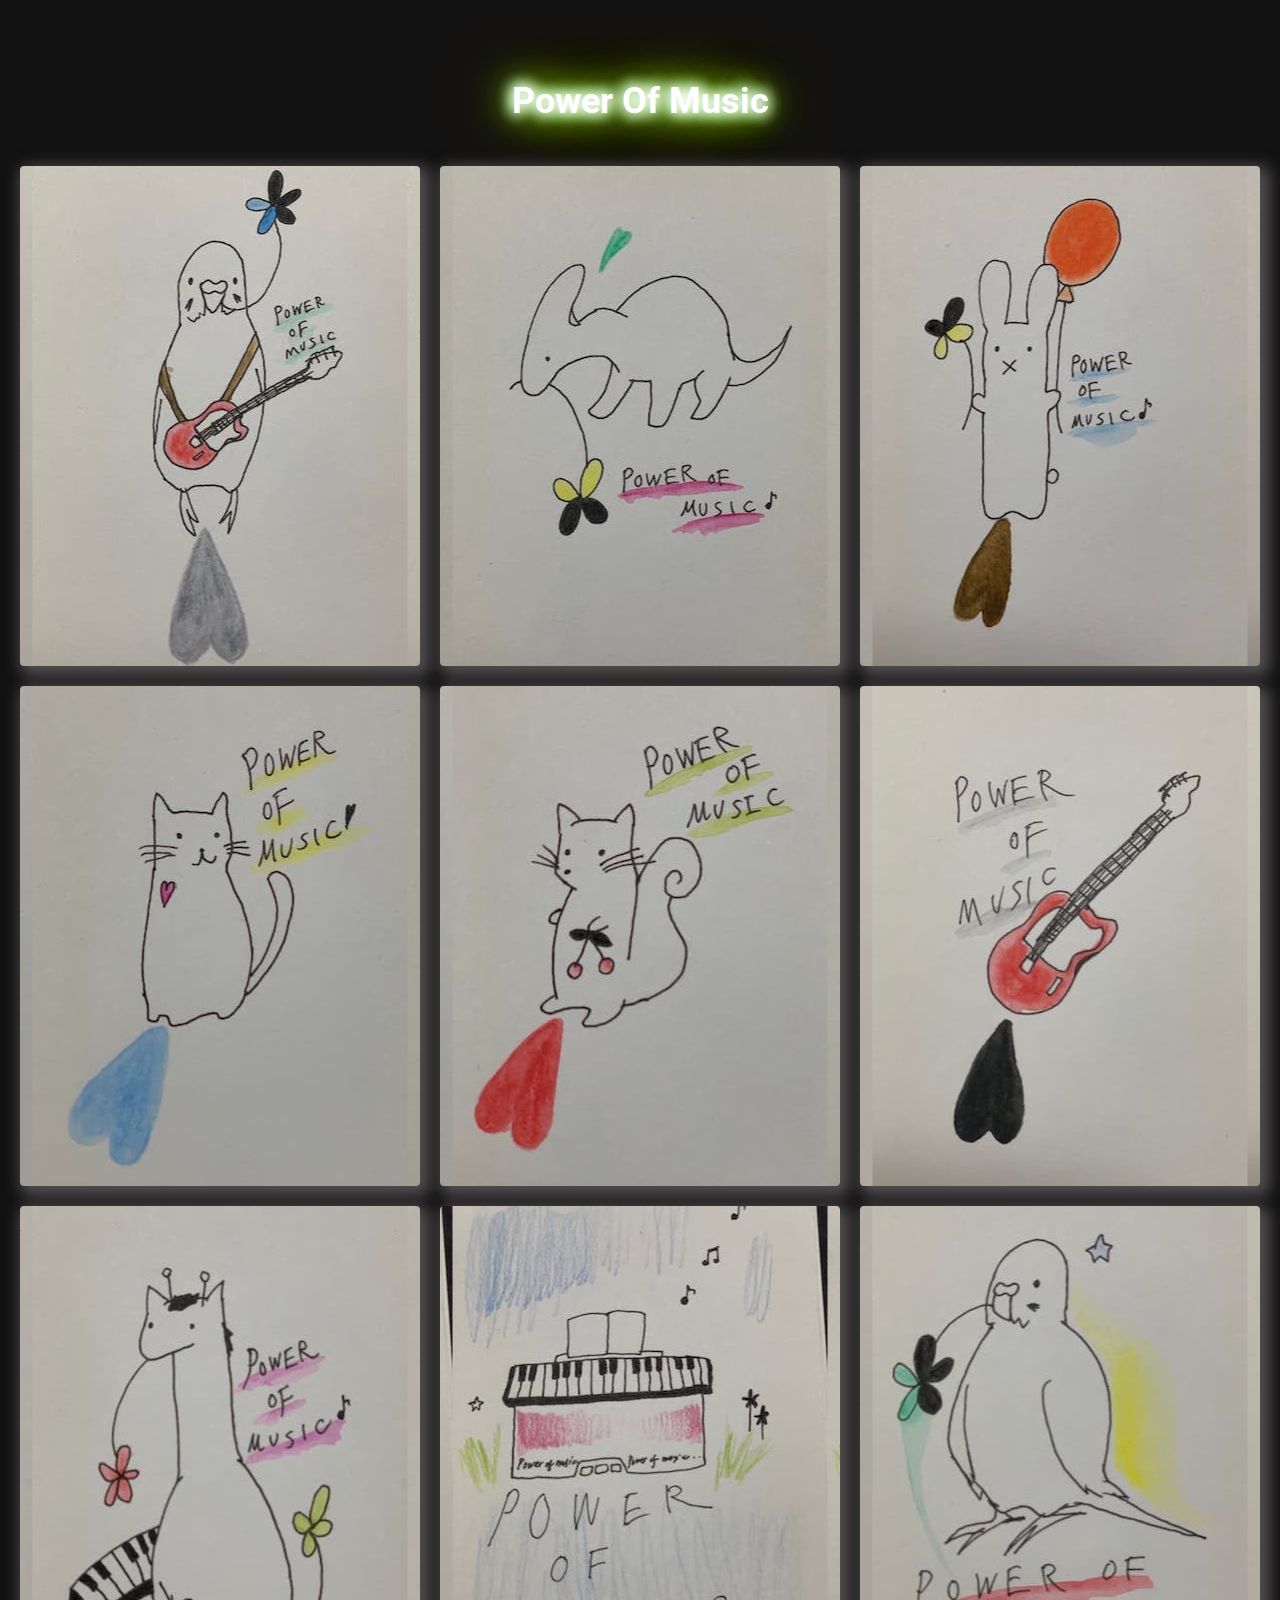
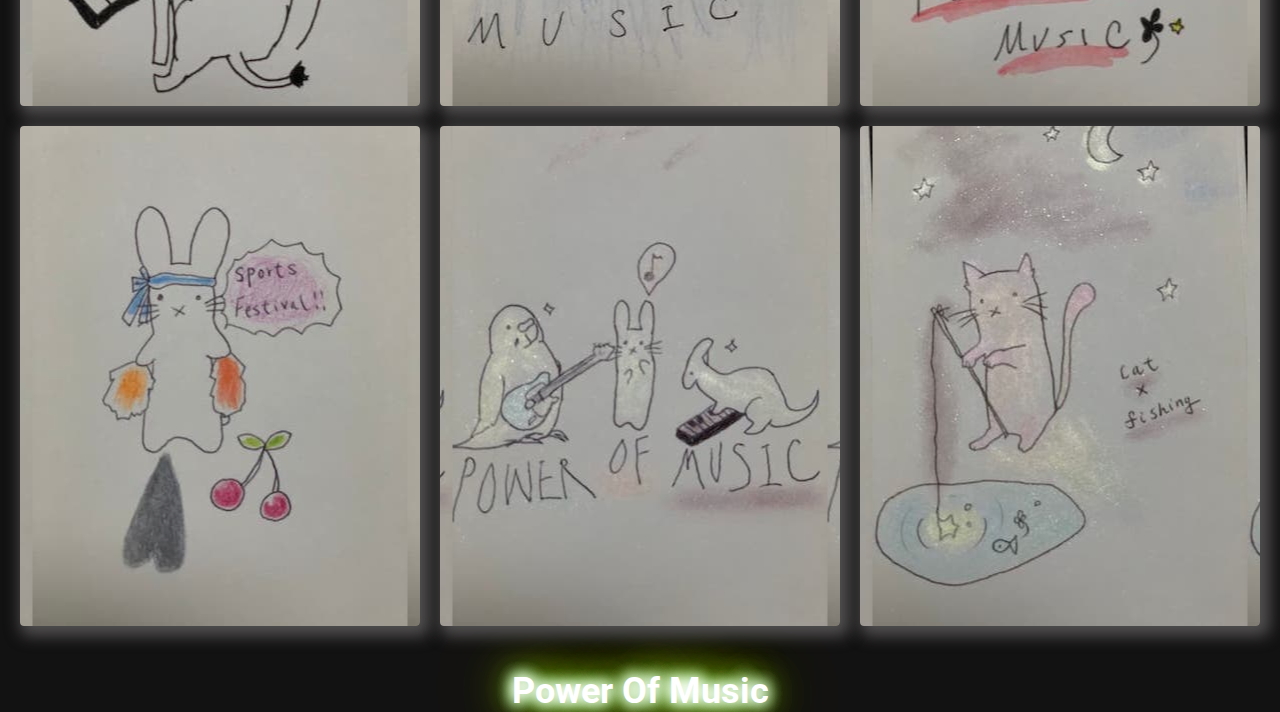
==== grid.html @ a94714e9 "1st version" ====
<!DOCTYPE html>
<html lang="en">
<head>
  <meta charset="UTF-8">
  <meta name="viewport" content="width=device-width, initial-scale=1.0">
  <link rel="stylesheet" href="gridstyles.css">
  <title>Nanami's World</title>
</head>
<body>
<a href="index.html"><h1>Power Of Music</h1></a>
<div class="container">
  <button class="ripple" style = "background: url('img/1.jpg') top center;"></button>
  <button class="ripple" style = "background: url('img/2.jpg') top center;"></button>
  <button class="ripple" style = "background: url('img/3.jpg') top center;"></button>
  <button class="ripple" style = "background: url('img/4.jpg') top center;"></button>
  <button class="ripple" style = "background: url('img/5.jpg') top center;"></button>
  <button class="ripple" style = "background: url('img/6.jpg') top center;"></button>
  <button class="ripple" style = "background: url('img/7.jpg') top center;"></button>
  <button class="ripple" style = "background: url('img/8.jpg') top center;"></button>
  <button class="ripple" style = "background: url('img/9.jpg') top center;"></button>
  <button class="ripple" style = "background: url('img/10.jpg') top center;"></button>
  <button class="ripple" style = "background: url('img/11.jpg') top center;"></button>
  <button class="ripple" style = "background: url('img/12.jpg') top center;"></button>
</div>
<a href="index.html"><h1>Power Of Music</h1></a>

  </div>
<script src="grid.js"></script>
</body>
</html>
---- gridstyles.css ----
@import url('https://fonts.googleapis.com/css2?family=Roboto:wght@400;700&display=swap');

* {
  box-sizing: border-box;
}

a {
  text-decoration: none;
}

body {
  background: #131212;
  font-family: 'Roboto', sans-serif;
  height: 200vh;
  overflow: scroll;
  margin: 5rem auto;
  text-align: center;
  align-items: center;
}
.container {
display: grid;
  grid-template-columns: repeat(auto-fill, minmax(359px, 1fr));
  grid-template-rows: repeat(auto-fill, minmax(500px, 1fr));
  gap: 20px;
  padding: 20px;
}

button {
  border-radius: 4px;
  border: none;
  height: 500px;
  max-width: 400px;
  font-size: 14px;
  text-transform: uppercase;
  letter-spacing: 2px;
  padding:30px 30px;
  overflow: scroll;
  /* margin: 10px 0; */
  position: relative;
  -webkit-box-shadow: 5px 5px 15px 5px #525050;
box-shadow: 5px 5px 15px 5px #525050;
}



button:focus {
  outline: none;
  cursor: pointer;
}

button .circle {
  position: absolute;
  background-color: rgb(244, 144, 5) ;
  width: 100px;
  height: 100px;
  border-radius: 50%;
  transform: translate(-50%, -50%) scale(0);
  animation: scale 0.7s ease-out;
}

h1 {
  color: #fff;
  font-size: 36px;
  text-shadow: 0 0 15px #FFF, 0 0 15px #FFF, 0 0 15px #FFF, 0 0 15px #49ff18, 0 0 30px #49FF18, 0 0 40px orange, 0 0 55px #49FF18, 0 0 75px orange;
}
@keyframes scale {
  to {
    transform: translate3d(100%, 0, 0);
    transform: translate3d(-50%,-50%,0) scale(4);
    opacity:0;
  }

}
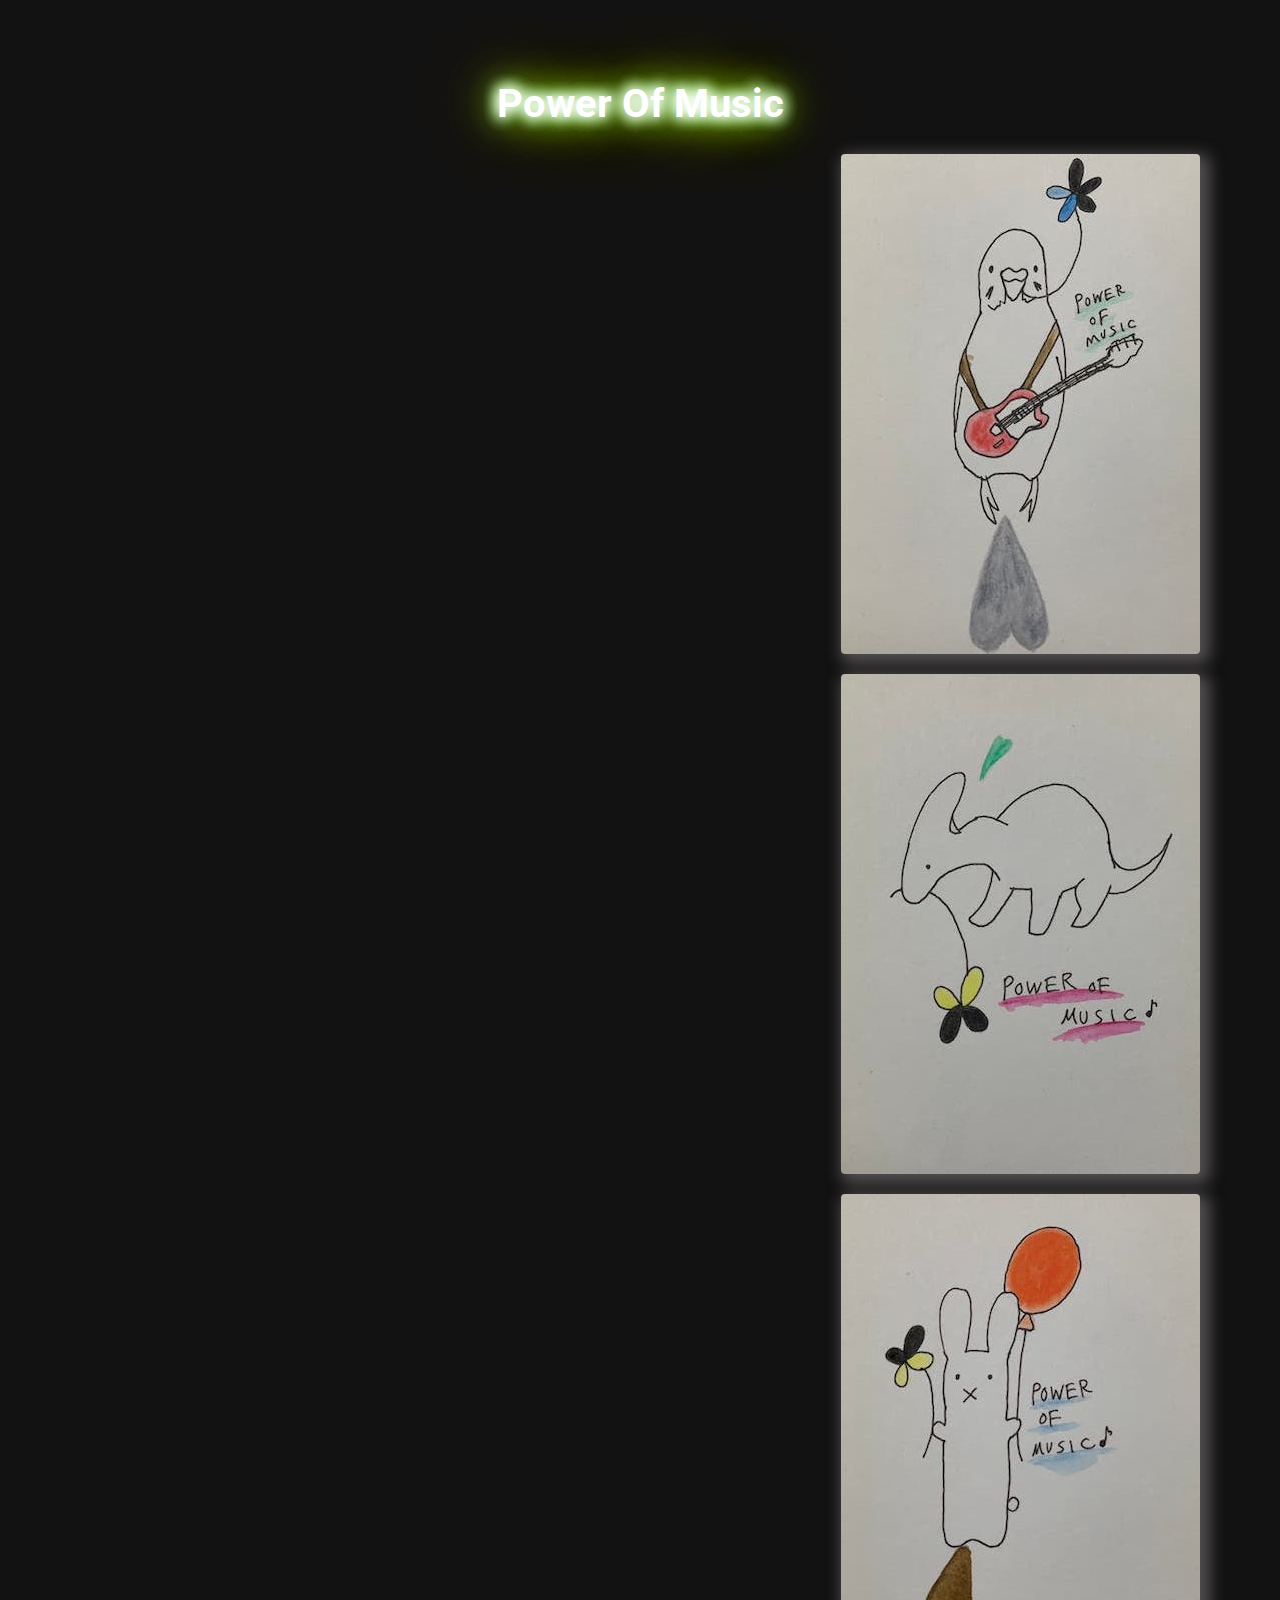
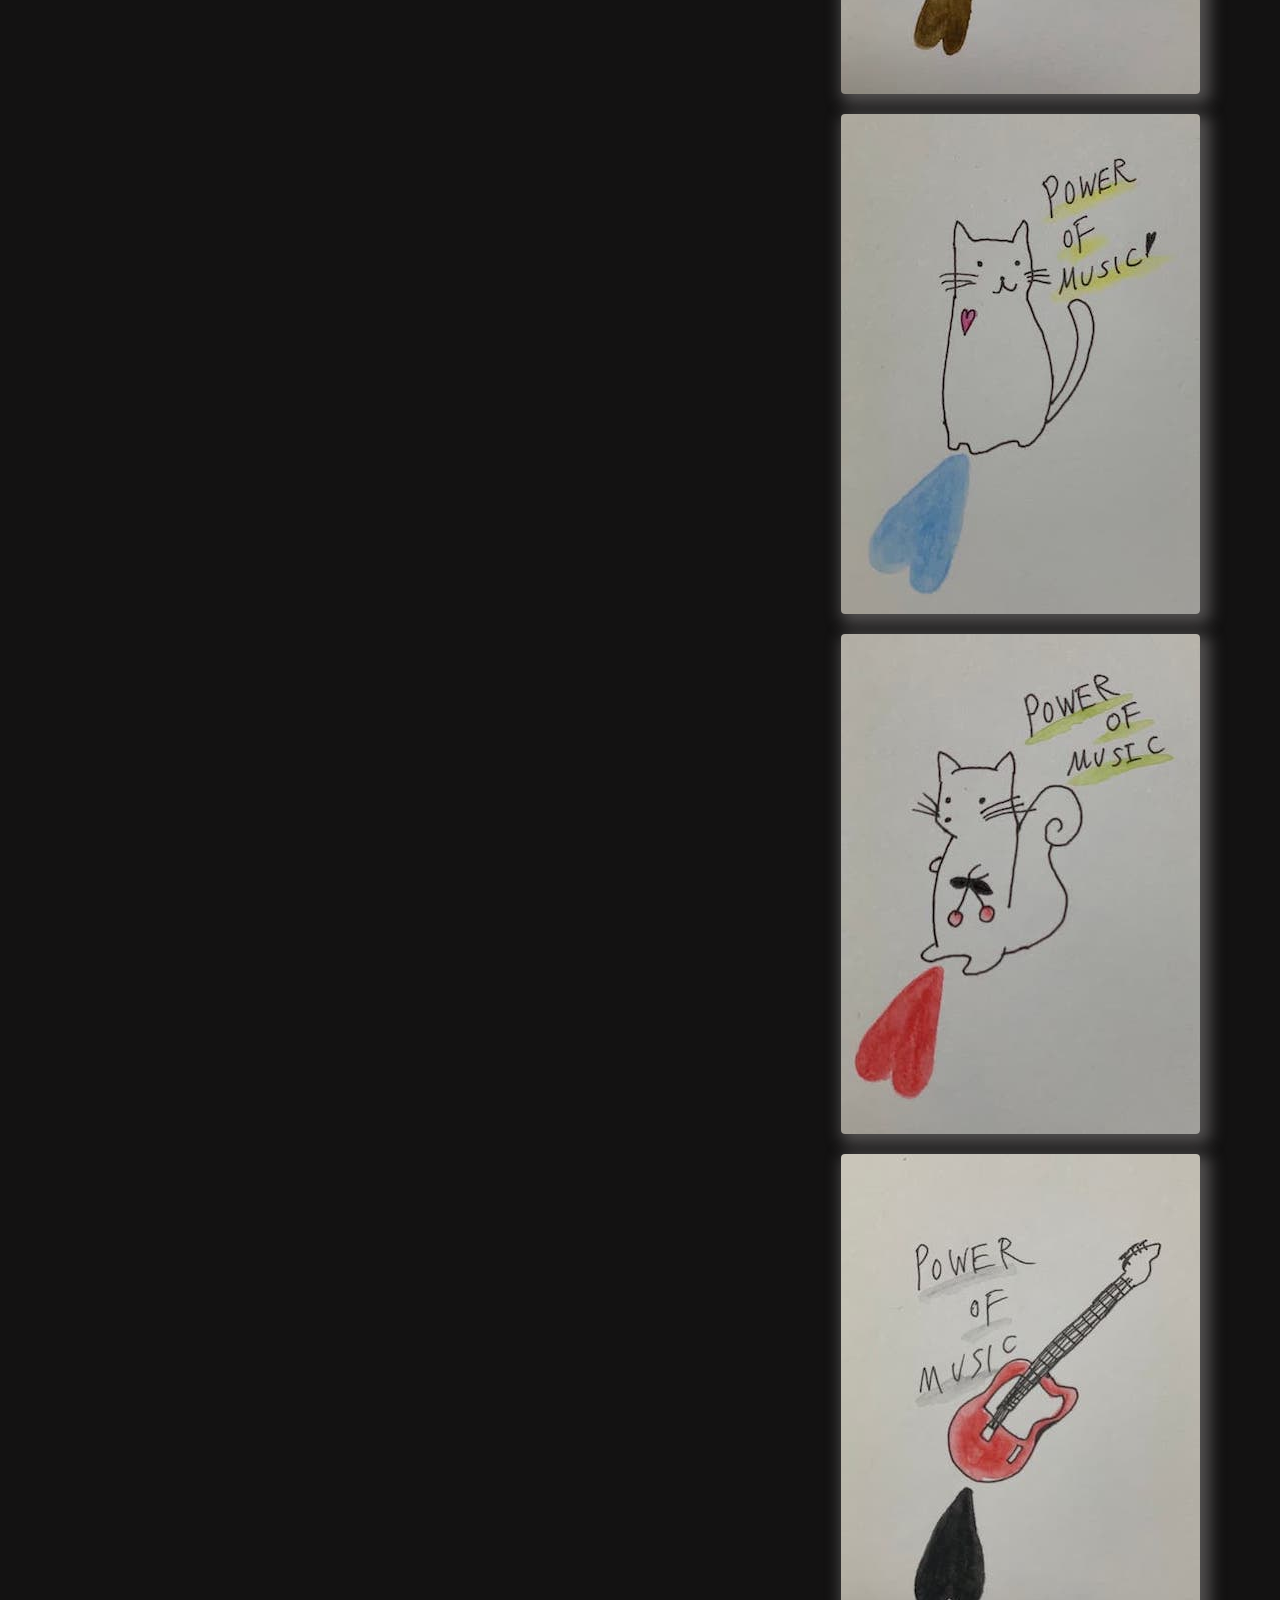
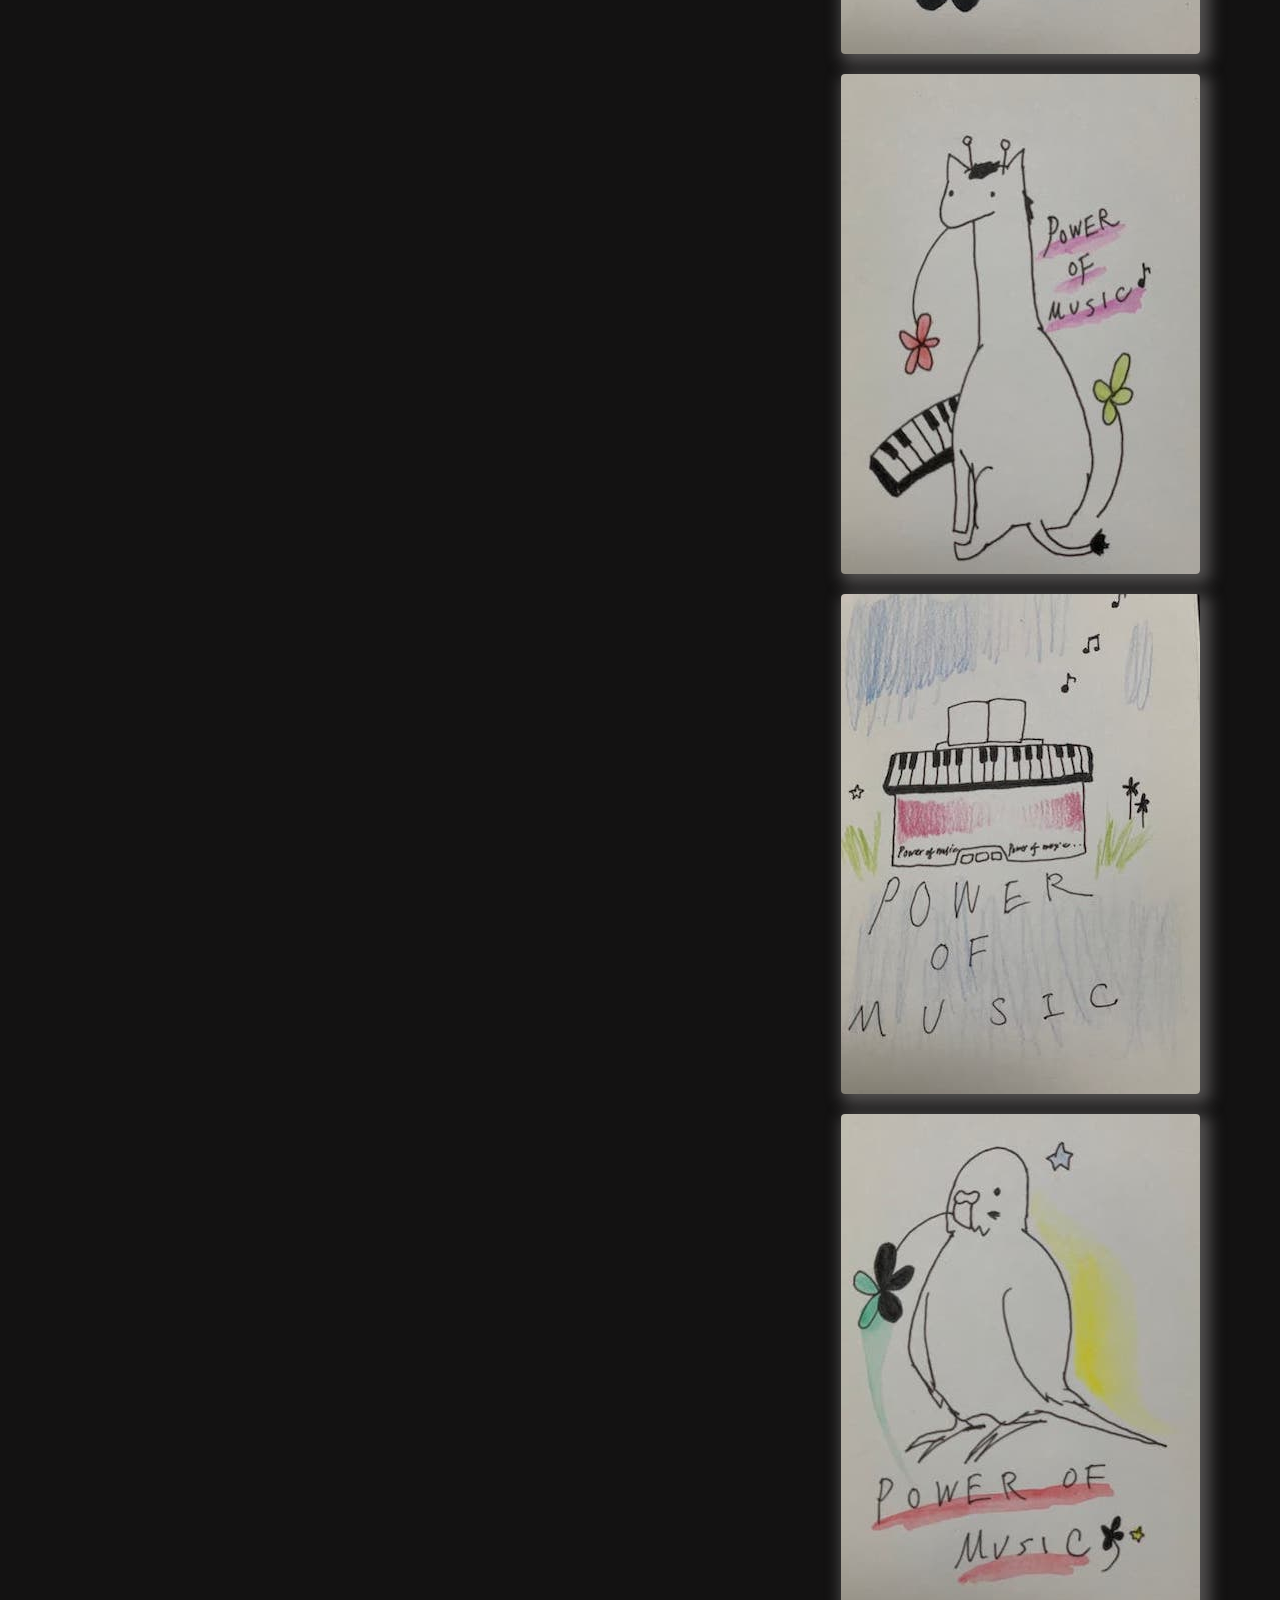
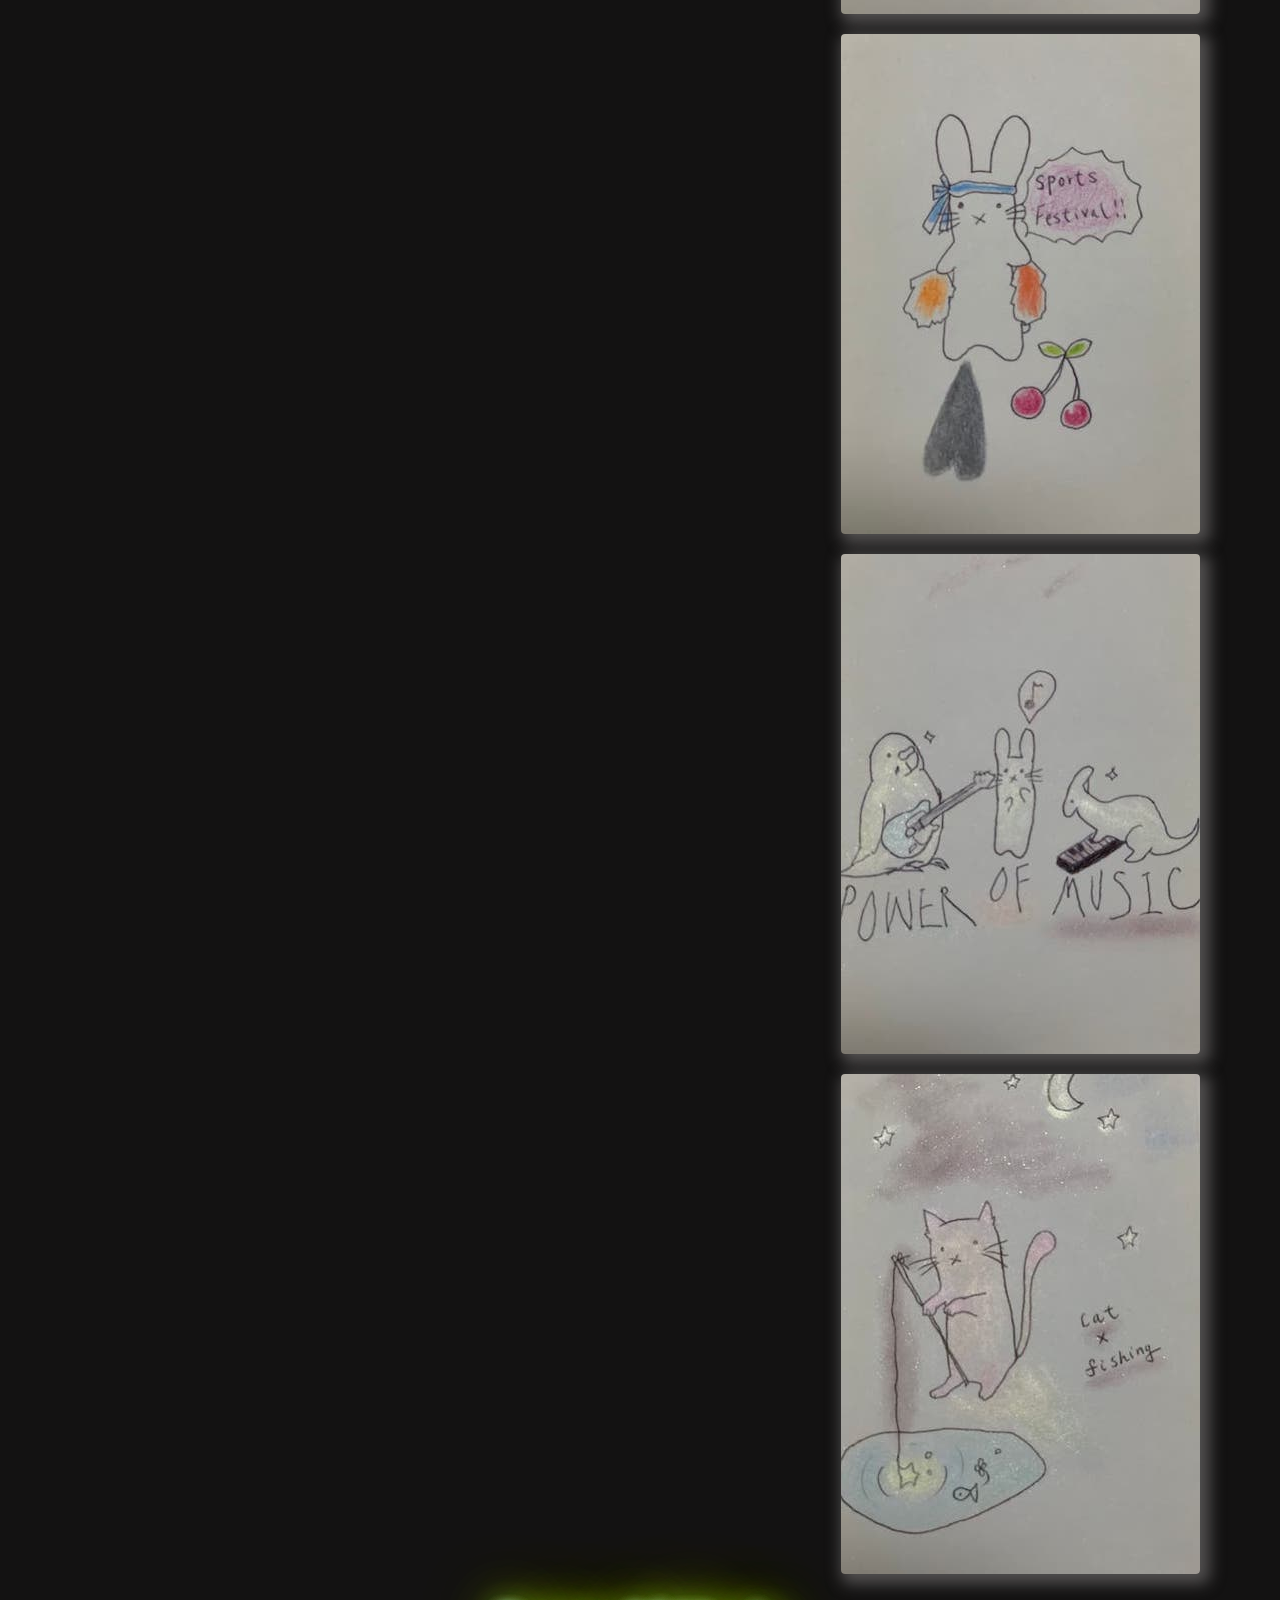
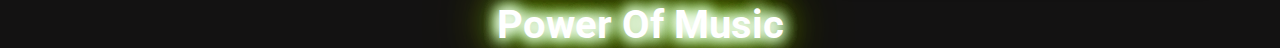
==== commit 355c09c1: "update" ====
--- a/grid.html
+++ b/grid.html
@@ -7,22 +7,25 @@
   <title>Nanami's World</title>
 </head>
 <body>
-<a href="index.html"><h1>Power Of Music</h1></a>
-<div class="container">
-  <button class="ripple" style = "background: url('img/1.jpg') top center;"></button>
-  <button class="ripple" style = "background: url('img/2.jpg') top center;"></button>
-  <button class="ripple" style = "background: url('img/3.jpg') top center;"></button>
-  <button class="ripple" style = "background: url('img/4.jpg') top center;"></button>
-  <button class="ripple" style = "background: url('img/5.jpg') top center;"></button>
-  <button class="ripple" style = "background: url('img/6.jpg') top center;"></button>
-  <button class="ripple" style = "background: url('img/7.jpg') top center;"></button>
-  <button class="ripple" style = "background: url('img/8.jpg') top center;"></button>
-  <button class="ripple" style = "background: url('img/9.jpg') top center;"></button>
-  <button class="ripple" style = "background: url('img/10.jpg') top center;"></button>
-  <button class="ripple" style = "background: url('img/11.jpg') top center;"></button>
-  <button class="ripple" style = "background: url('img/12.jpg') top center;"></button>
-</div>
-<a href="index.html"><h1>Power Of Music</h1></a>
+  <div class="wrapper">
+
+    <a href="index.html"><h1>Power Of Music</h1></a>
+    <div class="container">
+      <button class="ripple" style = "background: url('img/1.jpg') top center;"></button>
+      <button class="ripple" style = "background: url('img/2.jpg') top center;"></button>
+      <button class="ripple" style = "background: url('img/3.jpg') top center;"></button>
+      <button class="ripple" style = "background: url('img/4.jpg') top center;"></button>
+      <button class="ripple" style = "background: url('img/5.jpg') top center;"></button>
+      <button class="ripple" style = "background: url('img/6.jpg') top center;"></button>
+      <button class="ripple" style = "background: url('img/7.jpg') top center;"></button>
+      <button class="ripple" style = "background: url('img/8.jpg') top center;"></button>
+      <button class="ripple" style = "background: url('img/9.jpg') top center;"></button>
+      <button class="ripple" style = "background: url('img/10.jpg') top center;"></button>
+      <button class="ripple" style = "background: url('img/11.jpg') top center;"></button>
+      <button class="ripple" style = "background: url('img/12.jpg') top center;"></button>
+    </div>
+    <a href="index.html"><h1>Power Of Music</h1></a>
+  </div>
 
   </div>
 <script src="grid.js"></script>
--- a/gridstyles.css
+++ b/gridstyles.css
@@ -17,12 +17,25 @@
   text-align: center;
   align-items: center;
 }
+
+.wrapper {
+  margin: 3rem 5rem;
+}
+@media (max-width: 767px) { #css{width:auto;} ;
+body {
+  margin: 3rem 0;
+}
+.wrapper {
+  margin: 2rem 0;
+}}
 .container {
 display: grid;
   grid-template-columns: repeat(auto-fill, minmax(359px, 1fr));
   grid-template-rows: repeat(auto-fill, minmax(500px, 1fr));
   gap: 20px;
-  padding: 20px;
+  padding: 0;
+  justify-self: end;
+
 }
 
 button {
@@ -41,8 +54,6 @@
 box-shadow: 5px 5px 15px 5px #525050;
 }
 
-
-
 button:focus {
   outline: none;
   cursor: pointer;
@@ -60,7 +71,7 @@
 
 h1 {
   color: #fff;
-  font-size: 36px;
+  font-size: 40px;
   text-shadow: 0 0 15px #FFF, 0 0 15px #FFF, 0 0 15px #FFF, 0 0 15px #49ff18, 0 0 30px #49FF18, 0 0 40px orange, 0 0 55px #49FF18, 0 0 75px orange;
 }
 @keyframes scale {
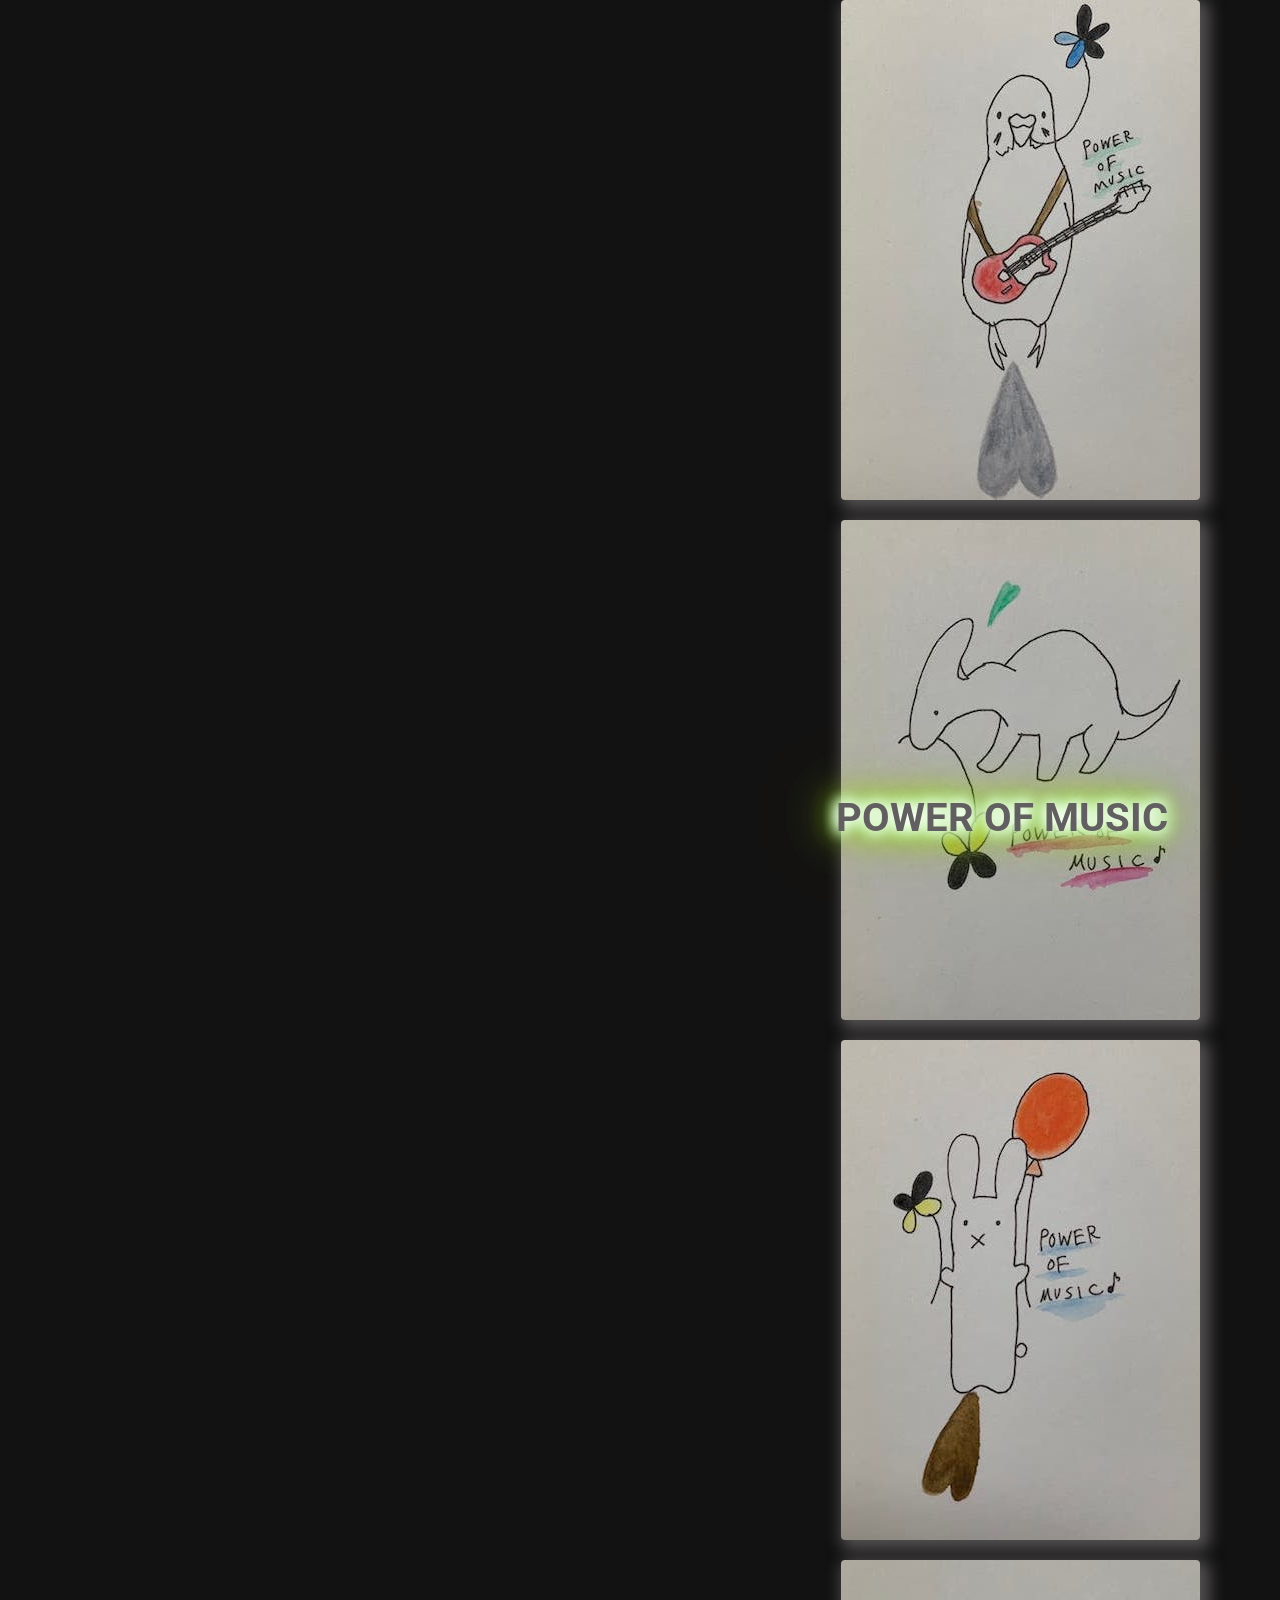
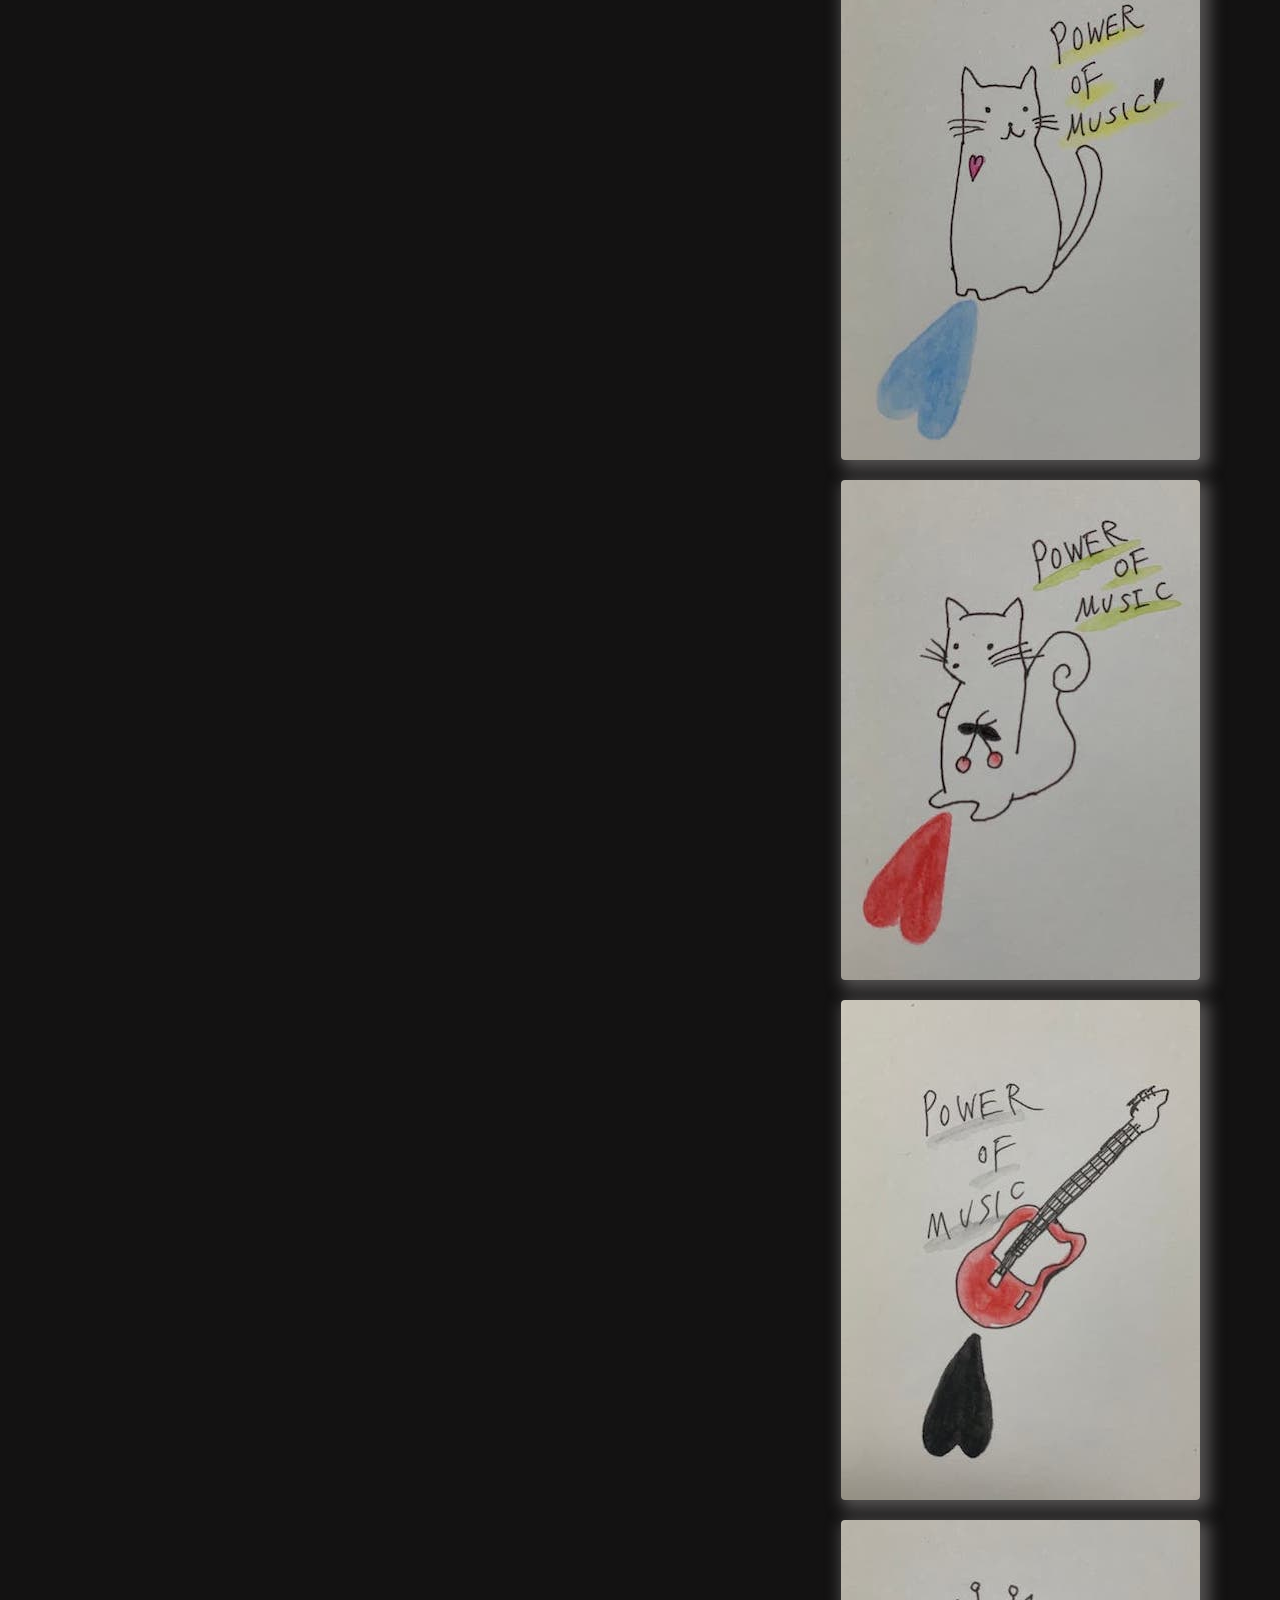
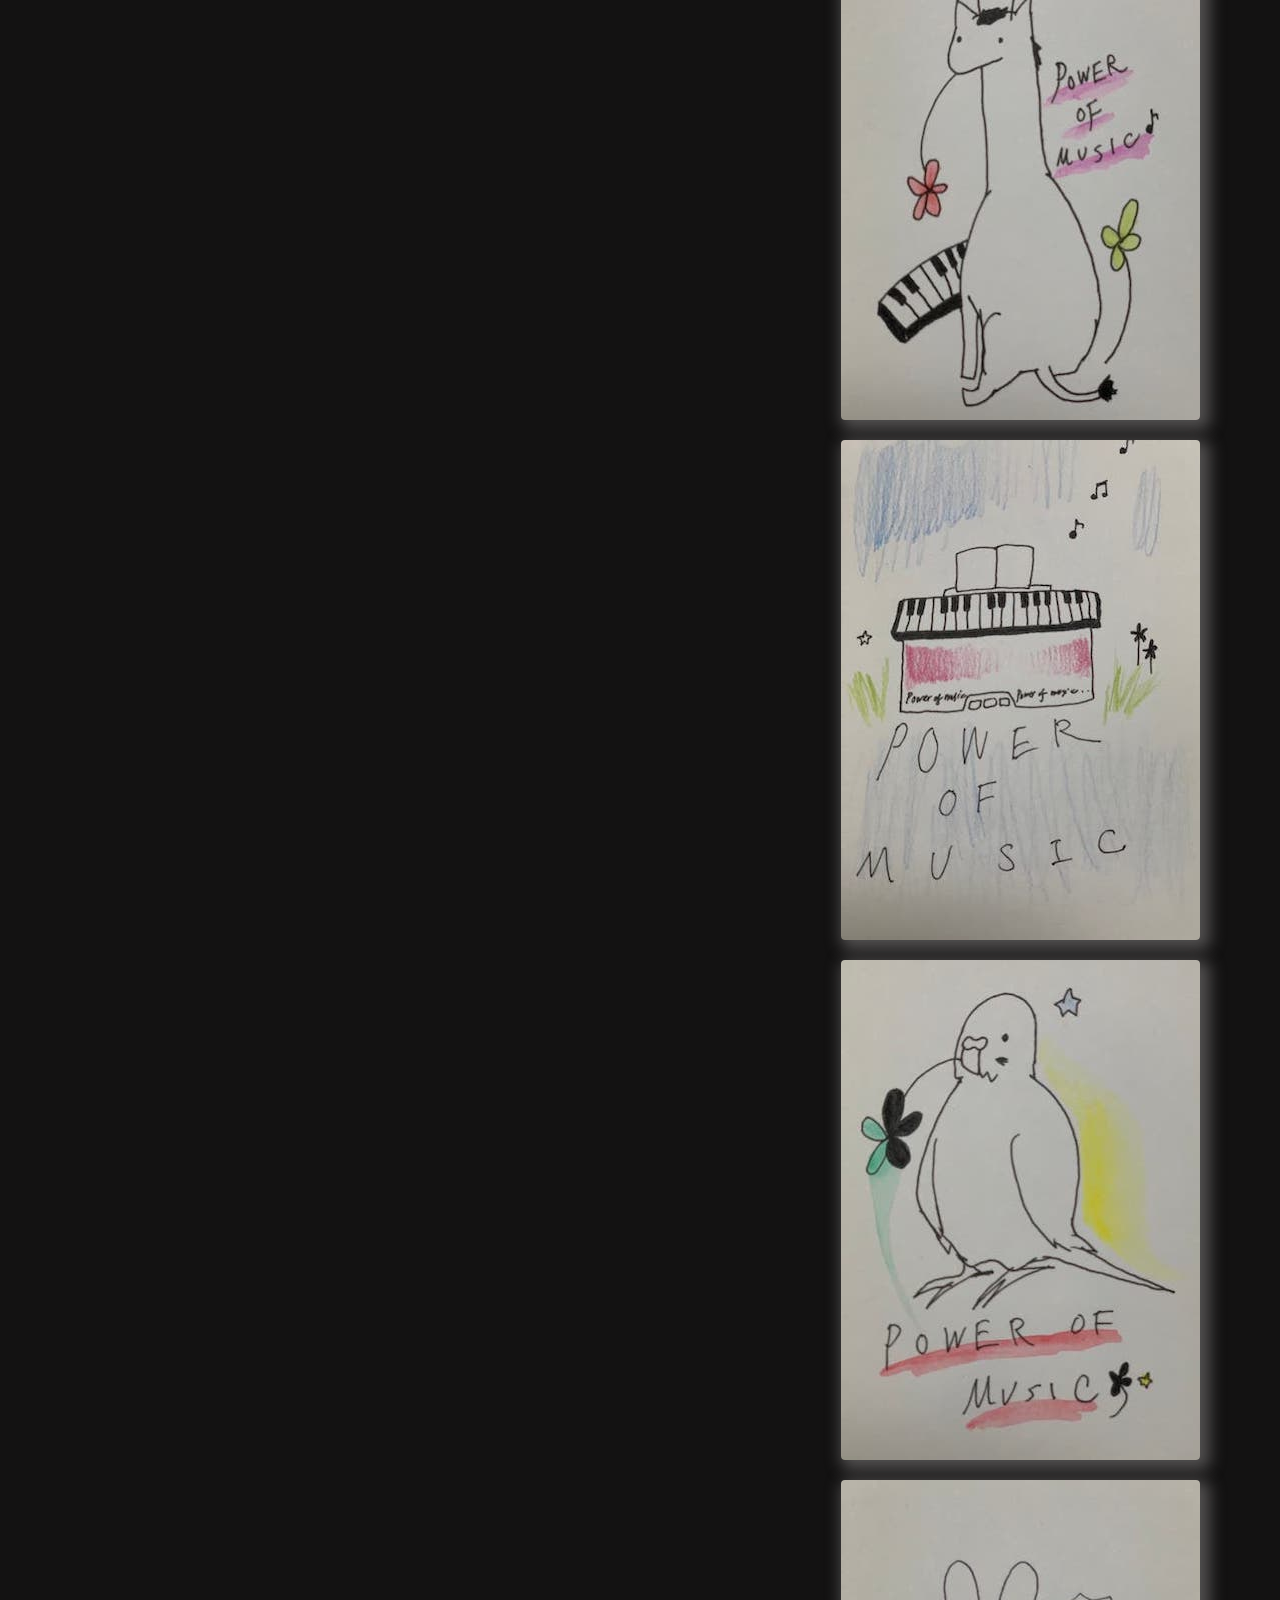
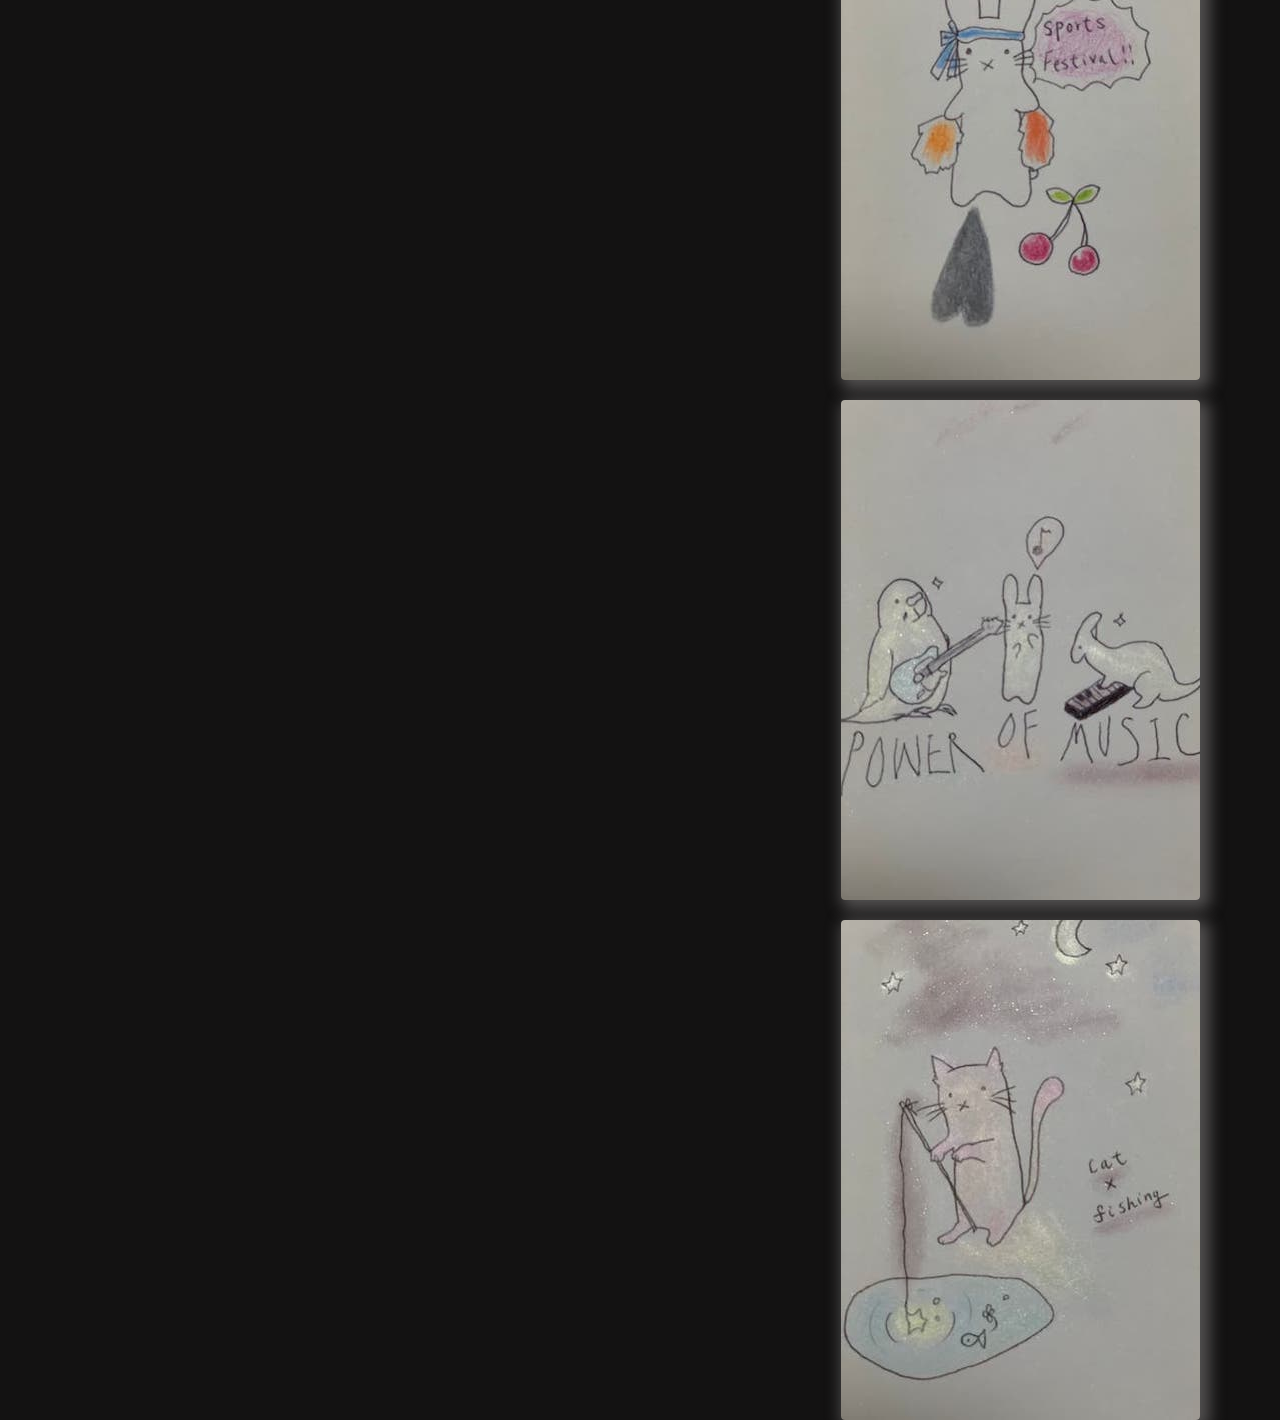
==== commit 2dc6f3f4: "update" ====
--- a/grid.html
+++ b/grid.html
@@ -8,21 +8,19 @@
 </head>
 <body>
   <div class="wrapper">
-
-    <a href="index.html"><h1>Power Of Music</h1></a>
     <div class="container">
-      <button class="ripple" style = "background: url('img/1.jpg') top center;"></button>
-      <button class="ripple" style = "background: url('img/2.jpg') top center;"></button>
-      <button class="ripple" style = "background: url('img/3.jpg') top center;"></button>
-      <button class="ripple" style = "background: url('img/4.jpg') top center;"></button>
-      <button class="ripple" style = "background: url('img/5.jpg') top center;"></button>
-      <button class="ripple" style = "background: url('img/6.jpg') top center;"></button>
-      <button class="ripple" style = "background: url('img/7.jpg') top center;"></button>
-      <button class="ripple" style = "background: url('img/8.jpg') top center;"></button>
-      <button class="ripple" style = "background: url('img/9.jpg') top center;"></button>
-      <button class="ripple" style = "background: url('img/10.jpg') top center;"></button>
-      <button class="ripple" style = "background: url('img/11.jpg') top center;"></button>
-      <button class="ripple" style = "background: url('img/12.jpg') top center;"></button>
+      <button class="ripple" style = "background: url('img/1.jpg');"></button>
+      <button class="ripple" style = "background: url('img/2.jpg')"></button>
+      <button class="ripple" style = "background: url('img/3.jpg')"></button>
+      <button class="ripple" style = "background: url('img/4.jpg')"></button>
+      <button class="ripple" style = "background: url('img/5.jpg')"></button>
+      <button class="ripple" style = "background: url('img/6.jpg')"></button>
+      <button class="ripple" style = "background: url('img/7.jpg')"></button>
+      <button class="ripple" style = "background: url('img/8.jpg')"></button>
+      <button class="ripple" style = "background: url('img/9.jpg')"></button>
+      <button class="ripple" style = "background: url('img/10.jpg')"></button>
+      <button class="ripple" style = "background: url('img/11.jpg')"></button>
+      <button class="ripple" style = "background: url('img/12.jpg')"></button>
     </div>
     <a href="index.html"><h1>Power Of Music</h1></a>
   </div>
--- a/gridstyles.css
+++ b/gridstyles.css
@@ -11,31 +11,51 @@
 body {
   background: #131212;
   font-family: 'Roboto', sans-serif;
-  height: 200vh;
-  overflow: scroll;
-  margin: 5rem auto;
+  height: 100vh;
+  margin: 0 auto;
   text-align: center;
   align-items: center;
 }
 
 .wrapper {
-  margin: 3rem 5rem;
+  margin: 0 5rem;
 }
-@media (max-width: 767px) { #css{width:auto;} ;
-body {
-  margin: 3rem 0;
+
+@media (max-width: 767px) {
+  #css {
+    width: auto;
+  }
+  body {
+    margin: 3rem 0;
+  }
+  .wrapper {
+    margin: 0;
+  }
 }
-.wrapper {
-  margin: 2rem 0;
-}}
 .container {
-display: grid;
+  display: grid;
   grid-template-columns: repeat(auto-fill, minmax(359px, 1fr));
   grid-template-rows: repeat(auto-fill, minmax(500px, 1fr));
   gap: 20px;
   padding: 0;
   justify-self: end;
+}
 
+h1 {
+  position: fixed;
+  bottom: 2rem;
+  right: 7rem;
+  z-index: 10;
+  color: rgb(97, 95, 95);
+  text-transform: uppercase;
+  font-size: 40px;
+  text-shadow: 0 0 15px #fff, 0 0 15px #fff, 0 0 15px #fff, 0 0 15px #49ff18,
+    0 0 30px #49ff18, 0 0 40px orange, 0 0 55px #49ff18, 0 0 75px orange;
+}
+@media (max-width: 767px) {
+  h1 {
+    left: 5rem;
+  }
 }
 
 button {
@@ -46,12 +66,12 @@
   font-size: 14px;
   text-transform: uppercase;
   letter-spacing: 2px;
-  padding:30px 30px;
+  padding: 30px 30px;
   overflow: scroll;
   /* margin: 10px 0; */
   position: relative;
   -webkit-box-shadow: 5px 5px 15px 5px #525050;
-box-shadow: 5px 5px 15px 5px #525050;
+  box-shadow: 5px 5px 15px 5px #525050;
 }
 
 button:focus {
@@ -61,7 +81,12 @@
 
 button .circle {
   position: absolute;
-  background-color: rgb(244, 144, 5) ;
+  background: radial-gradient(
+    ellipse at center,
+    #ce5937 0%,
+    #61a454 50%,
+    #c53150 100%
+  );
   width: 100px;
   height: 100px;
   border-radius: 50%;
@@ -69,16 +94,10 @@
   animation: scale 0.7s ease-out;
 }
 
-h1 {
-  color: #fff;
-  font-size: 40px;
-  text-shadow: 0 0 15px #FFF, 0 0 15px #FFF, 0 0 15px #FFF, 0 0 15px #49ff18, 0 0 30px #49FF18, 0 0 40px orange, 0 0 55px #49FF18, 0 0 75px orange;
-}
 @keyframes scale {
   to {
     transform: translate3d(100%, 0, 0);
-    transform: translate3d(-50%,-50%,0) scale(4);
-    opacity:0;
+    transform: translate3d(-50%, -50%, 0) scale(4);
+    opacity: 0;
   }
-
 }
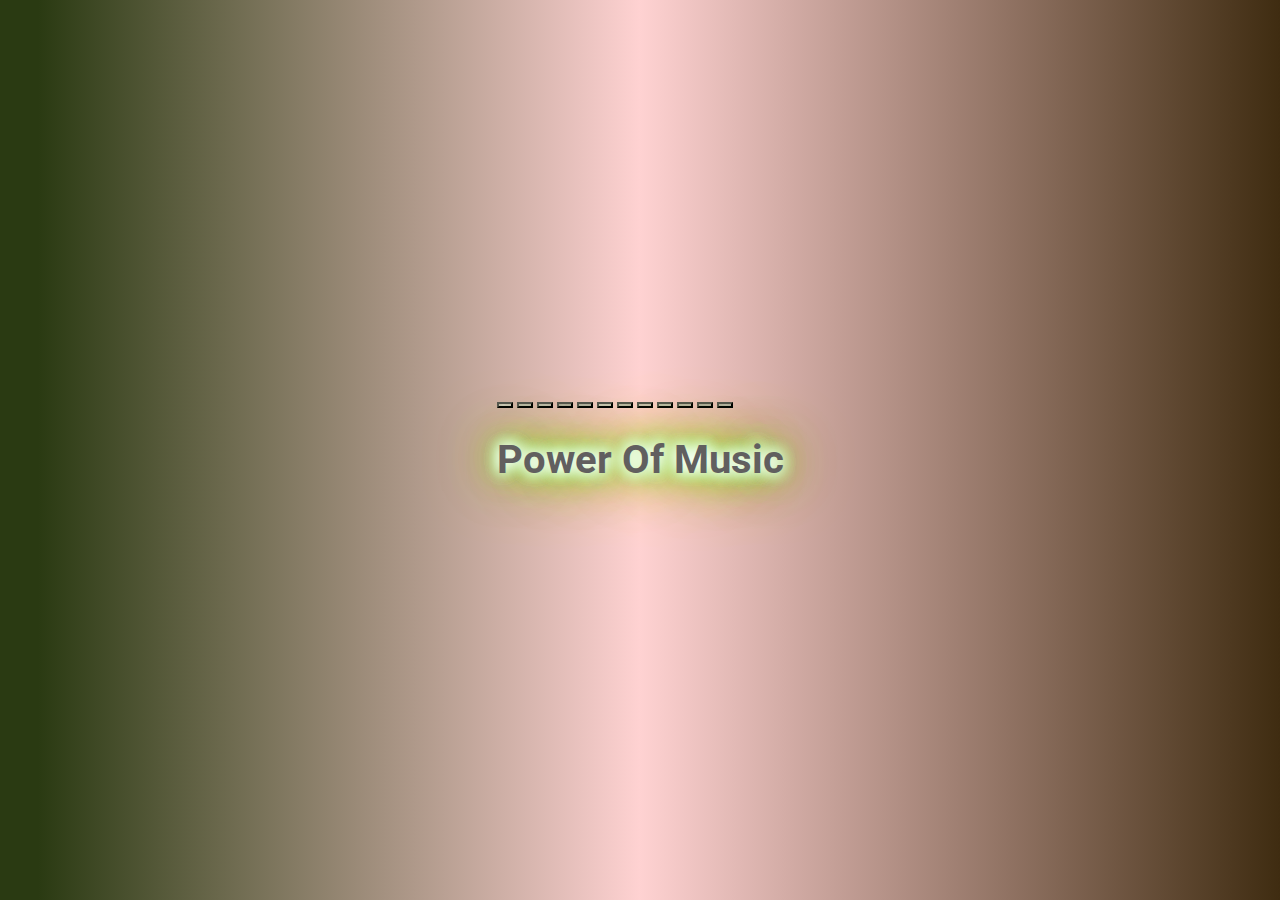
==== commit a18450a9: "ogp" ====
--- a/grid.html
+++ b/grid.html
@@ -3,7 +3,20 @@
 <head>
   <meta charset="UTF-8">
   <meta name="viewport" content="width=device-width, initial-scale=1.0">
-  <link rel="stylesheet" href="gridstyles.css">
+  <link rel="icon" type="image/x-icon" href="img/favicon.png">
+  <meta name="viewport" content="width=device-width, initial-scale=1" />
+  <meta name="theme-color" content="#d1c219" />
+  <meta name="description" content="ななみの世界へようこそ" />
+  <link rel="apple-touch-icon" href="img/logo192.png" />
+  <meta property="og:title" content="Power of Music" />
+  <meta name="twitter:card" content="summary_large_image">
+  <meta name="twitter:site" content="@yokoiwasaki6" />
+  <meta name="twitter:creator" content="@yokoiwasaki6" />
+  <meta property="og:url" content="https://nanami.netlify.app/" />
+  <meta property="og:description" content="ななみの世界へようこそ" />
+  <meta property="og:image" content="https://nanami.netlify.app/img/thumbnail.jpg" />
+  <meta property="twitter:image" content="https://nanami.netlify.app/img/thumbnail.jpg" />
+  <link rel="stylesheet" href="style.css">
   <title>Nanami's World</title>
 </head>
 <body>
--- a/style.css
+++ b/style.css
@@ -0,0 +1,104 @@
+@import url('https://fonts.googleapis.com/css2?family=Roboto:wght@400;700&display=swap');
+
+* {
+  box-sizing: border-box;
+}
+
+a {
+  text-decoration: none;
+}
+body {
+  font-family: 'Roboto', sans-serif;
+  display: flex;
+  flex-direction: column;
+  align-items: center;
+  justify-content: center;
+  height: 100vh;
+  overflow: hidden;
+  margin: 0 5rem;
+  background-position: center center;
+  background-size: cover;
+  transition: 0.4s;
+}
+
+body::before {
+  content: '';
+  position: absolute;
+  top: 0;
+  left: 0;
+  width: 100%;
+  height: 100vh;
+  background: linear-gradient(90deg, rgb(42, 58, 18) 3%, rgba(253,29,29,0.2) 50%, rgb(63, 44, 17) 100%);
+  z-index: -1;
+}
+
+h1 {
+  color: rgb(97, 95, 95);
+  font-size: 40px;
+  text-shadow: 0 0 15px #FFF, 0 0 15px #FFF, 0 0 15px #FFF, 0 0 15px #49ff18, 0 0 30px #49FF18, 0 0 40px orange, 0 0 55px #49FF18, 0 0 75px orange;
+}
+.slider-container {
+  box-shadow: 0 3px 6px rgba(0, 0, 0, 0.16), 0 3px 6px rgba(0, 0, 0, 0.23);
+  height: 70vh;
+  width: 70vw;
+  border-radius: 10px;
+  position: relative;
+  overflow: hidden;
+}
+
+.slide {
+  opacity: 0;
+  height: 100vh;
+  width: 100vw;
+  background-position: center center;
+  background-size: cover;
+  position: absolute;
+  top: -15vh;
+  left: -15vw;
+  transition: 0.4s ease;
+  z-index: 1;
+}
+
+.slide.active {
+  opacity: 1;
+}
+
+.arrow {
+  position: fixed;
+  background-color: transparent;
+  color: #fff;
+  padding: 20px;
+  font-size: 30px;
+  border: 2px solid wheat;
+  top: 50%;
+  transform: translateY(-50%);
+  cursor: pointer;
+}
+
+.arrow:focus {
+  outline: 0;
+}
+
+.left-arrow {
+  left: calc(15vw - 65px);
+}
+
+.right-arrow {
+  right: calc(15vw - 65px);
+}
+
+@media (max-width: 767px) {
+  body{
+  margin: 0;
+  }
+  .slider-container {
+  border-radius: 10px;
+  width: 85vw;
+}
+  .arrow {
+  padding: 10px;
+  font-size: 15px;
+  border: 2px solid wheat;
+  transform: translateY(-60%);
+}
+}
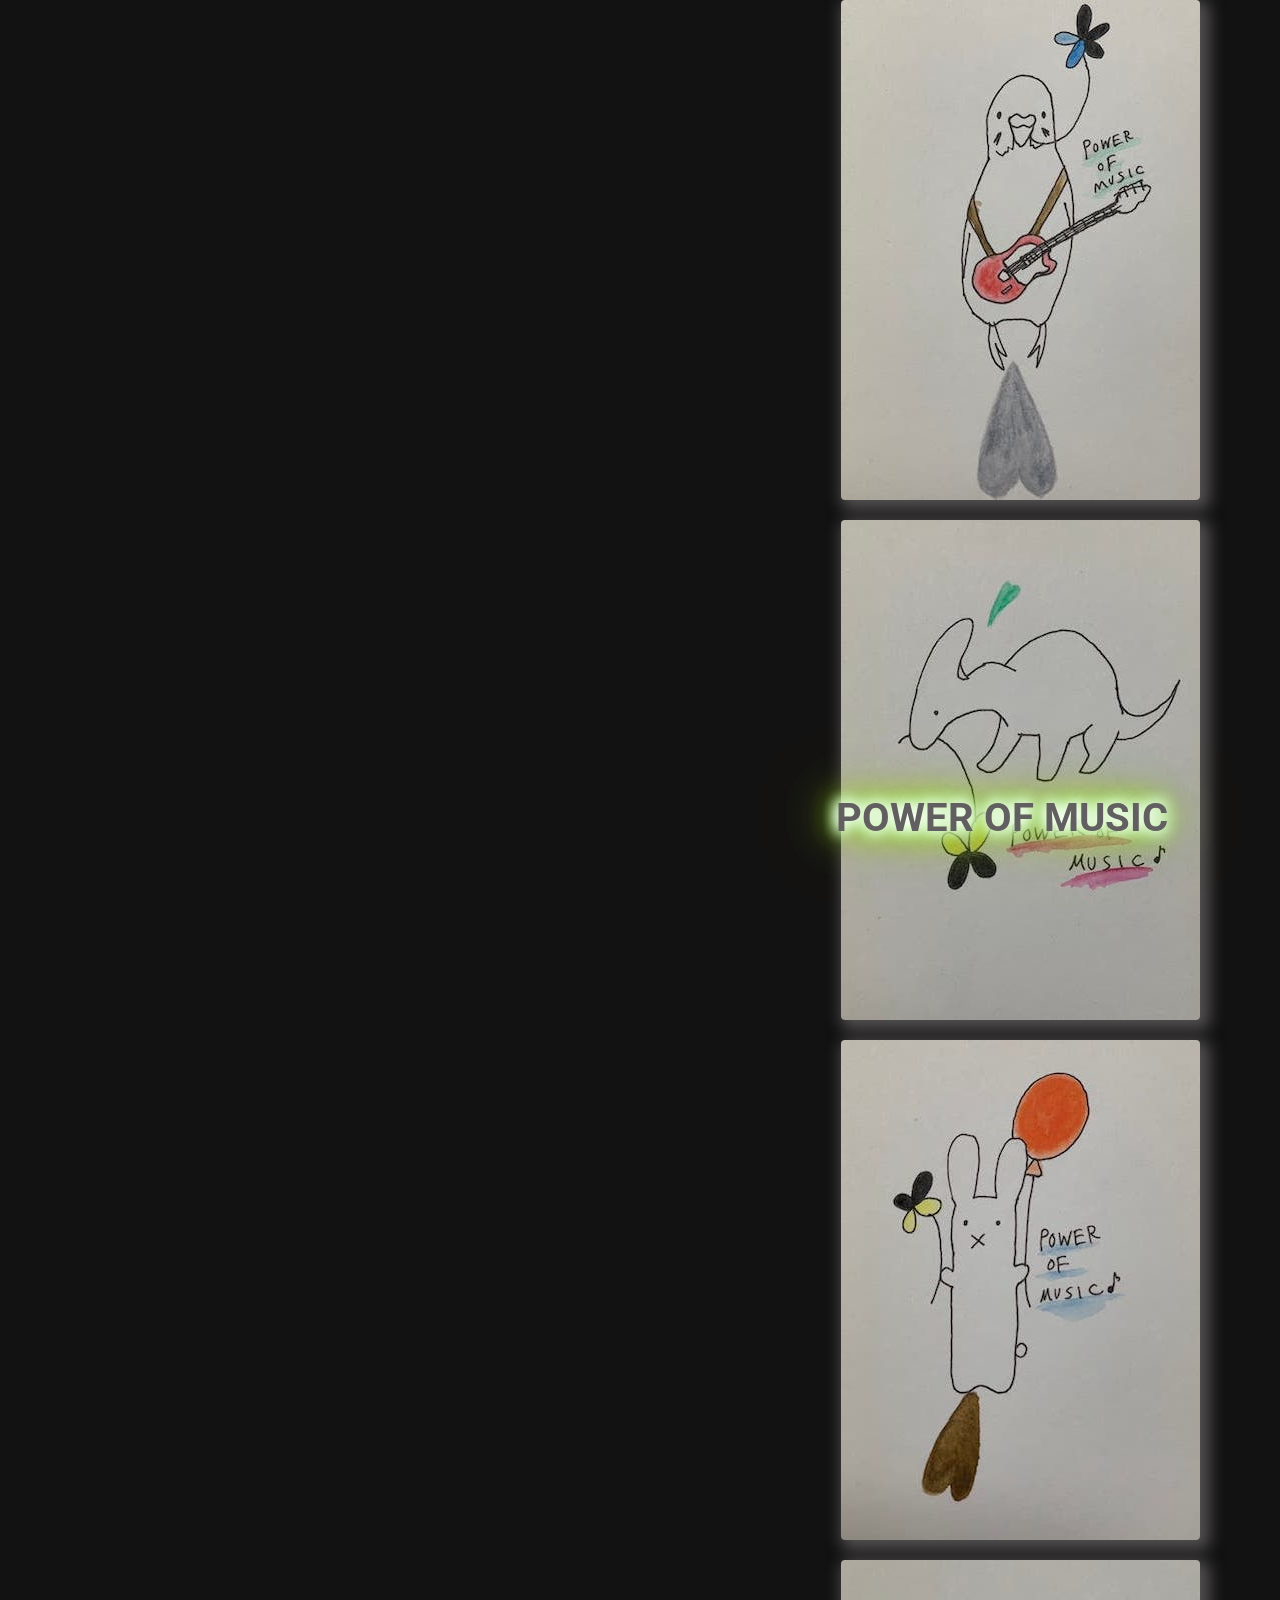
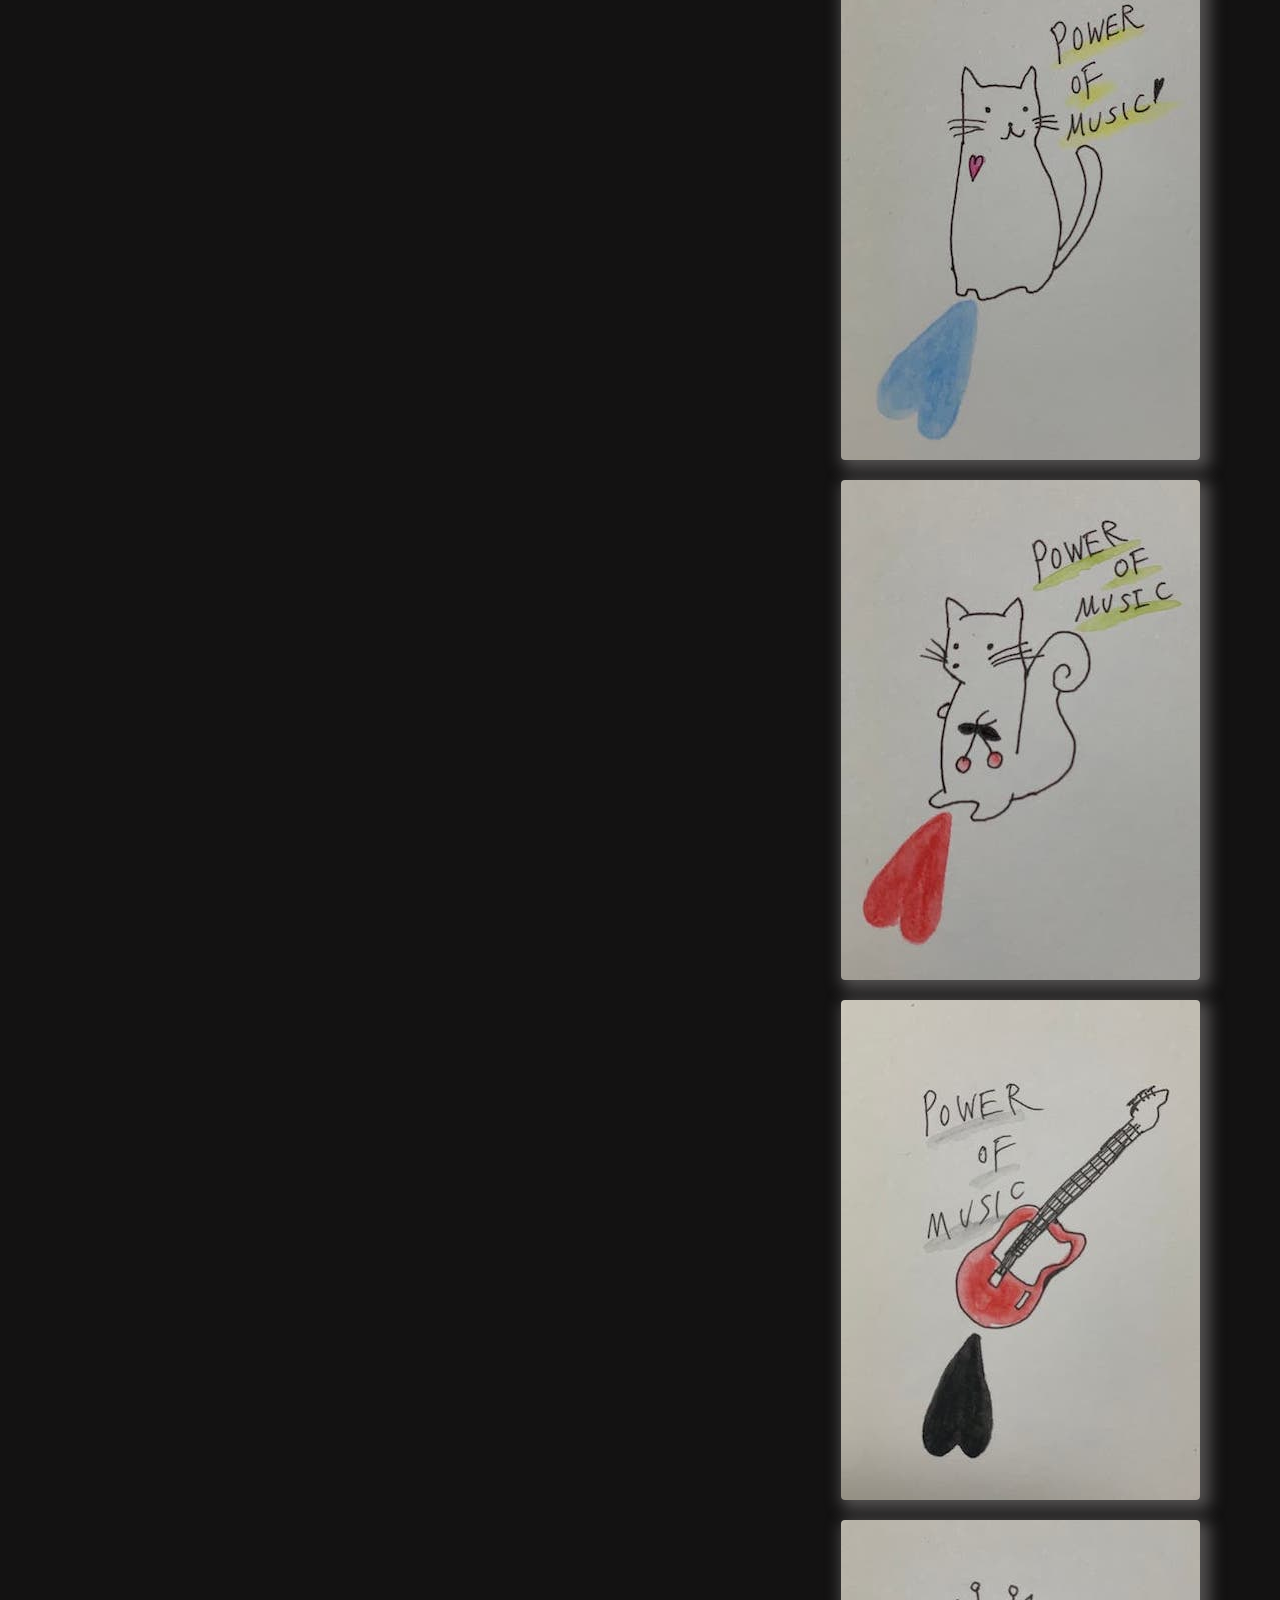
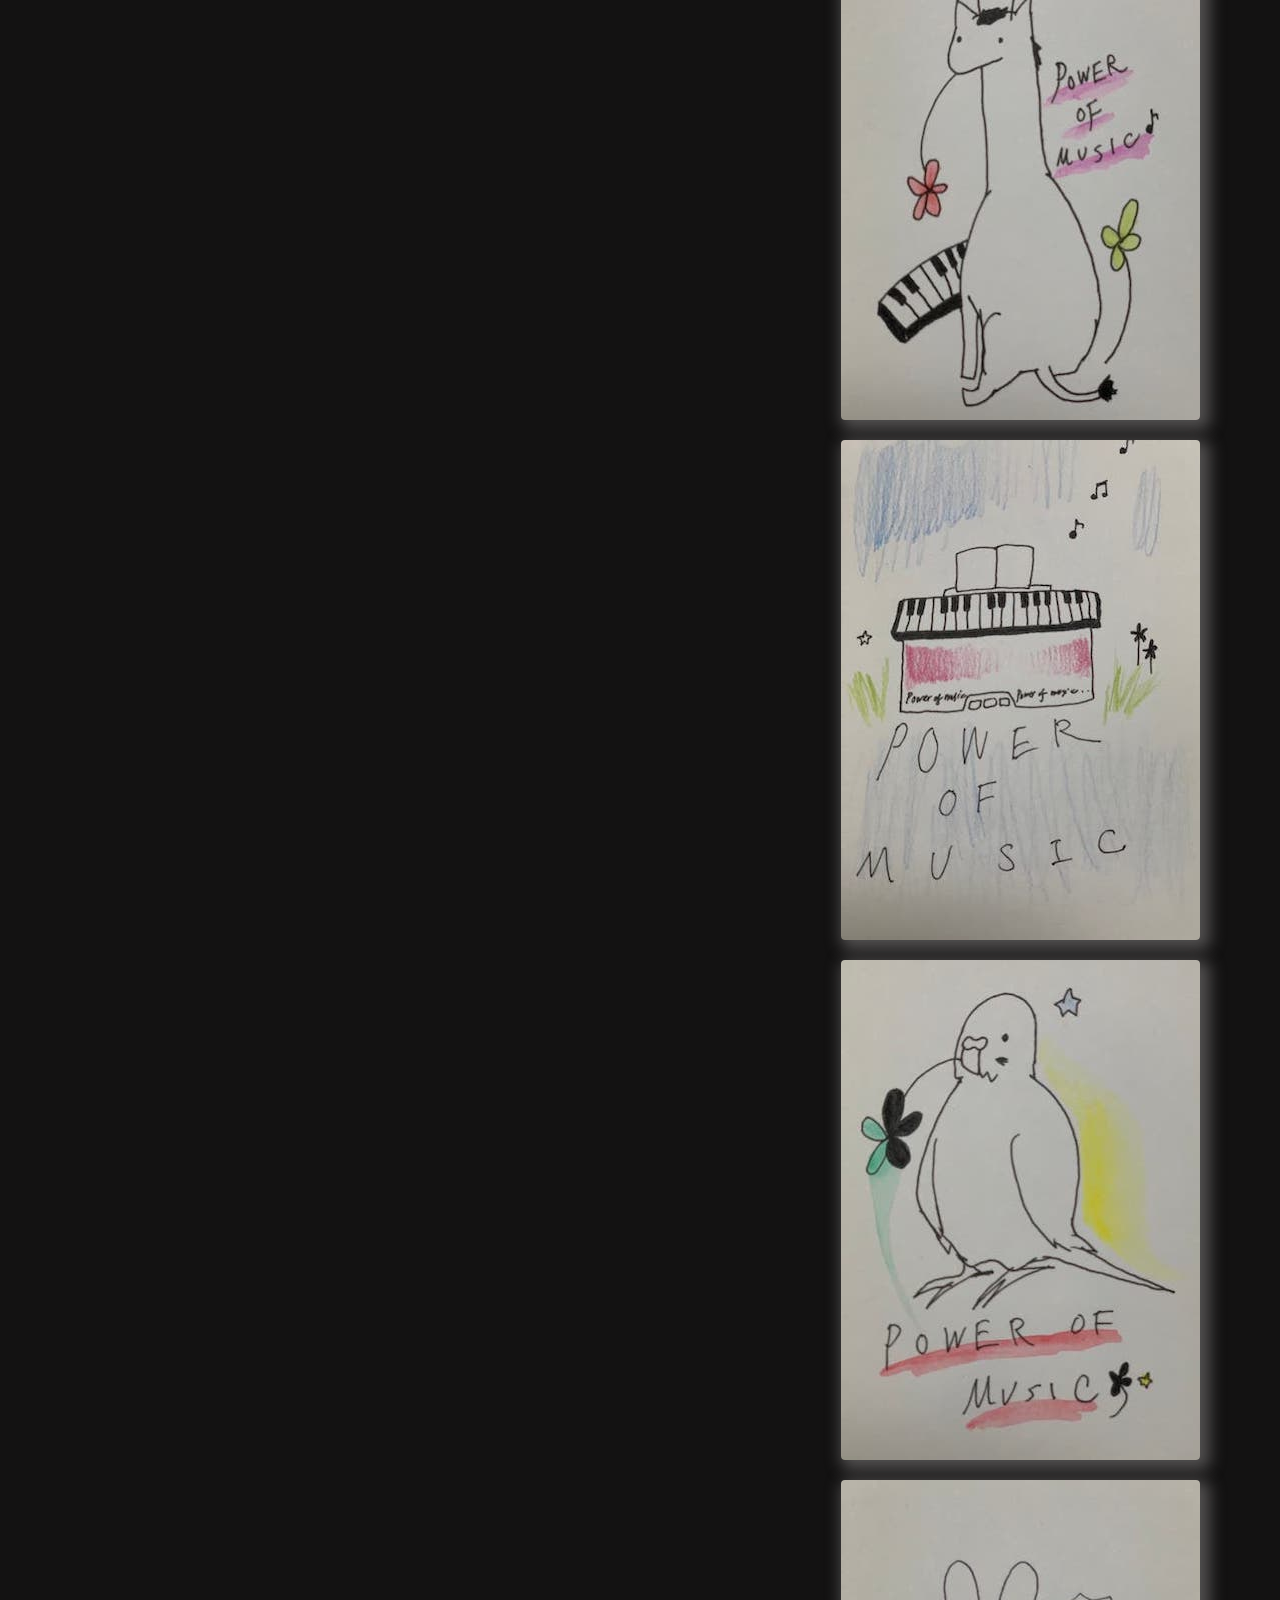
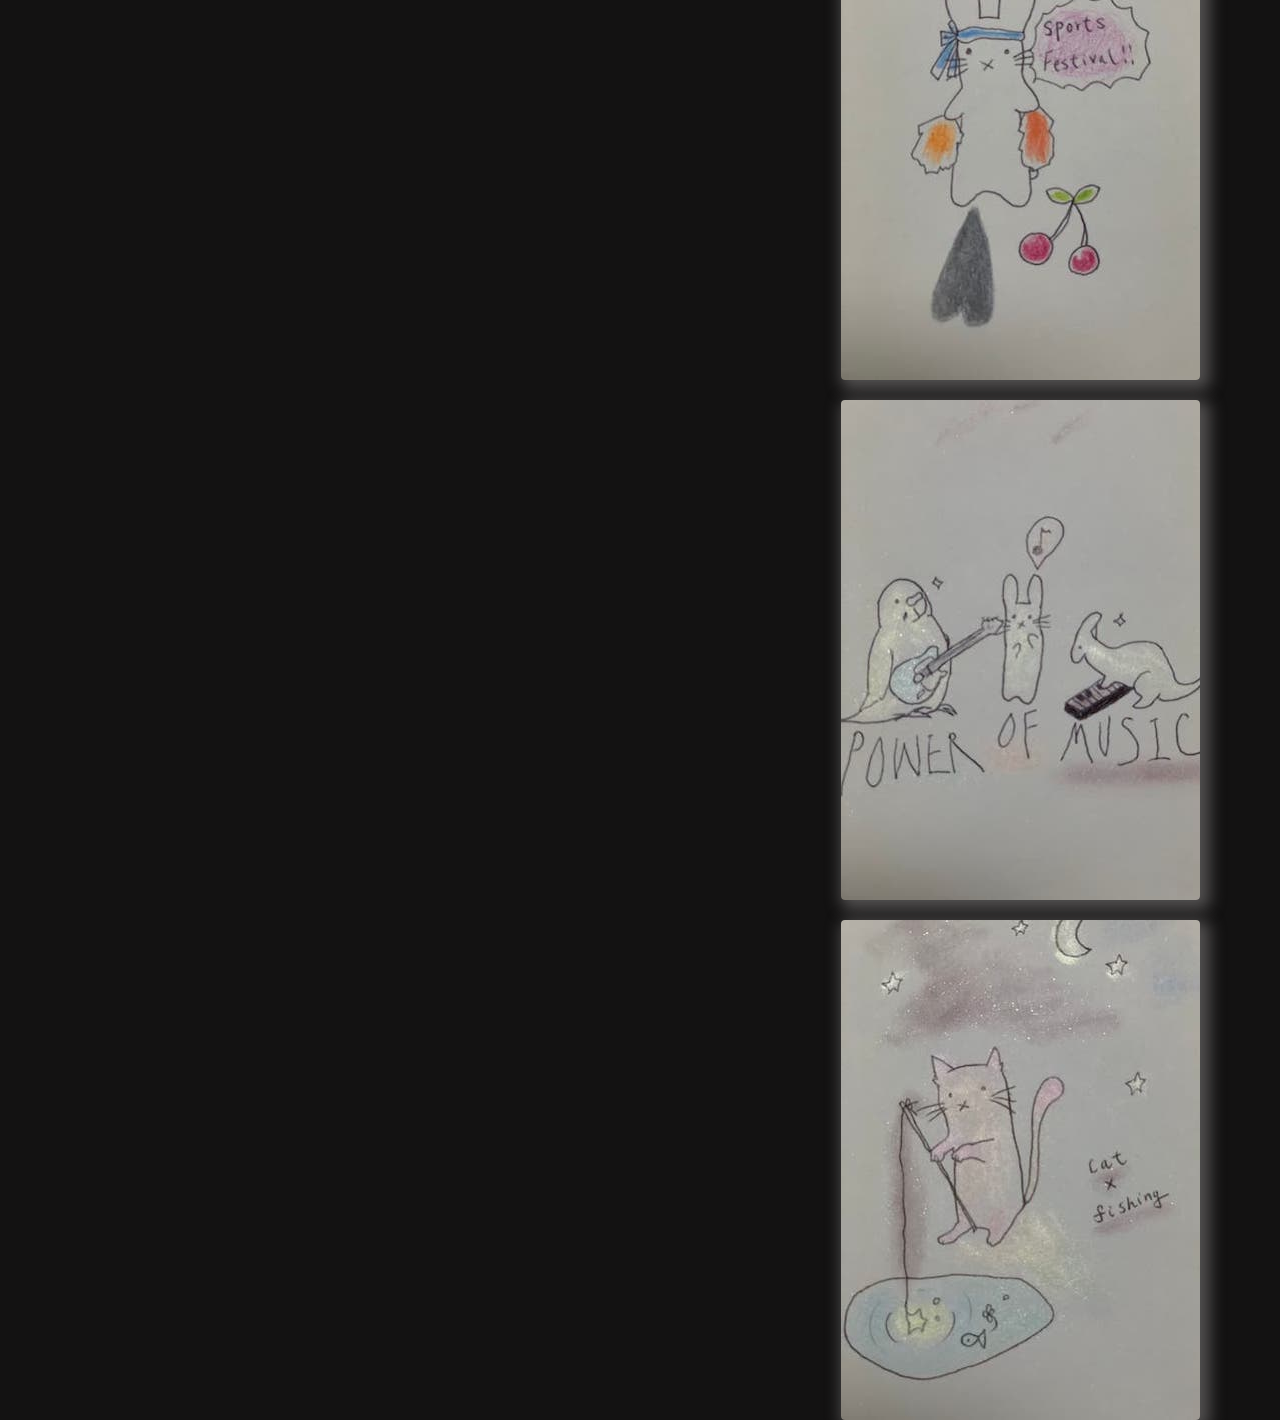
==== commit e994ccb1: "bug" ====
--- a/grid.html
+++ b/grid.html
@@ -16,7 +16,7 @@
   <meta property="og:description" content="ななみの世界へようこそ" />
   <meta property="og:image" content="https://nanami.netlify.app/img/thumbnail.jpg" />
   <meta property="twitter:image" content="https://nanami.netlify.app/img/thumbnail.jpg" />
-  <link rel="stylesheet" href="style.css">
+  <link rel="stylesheet" href="gridstyles.css">
   <title>Nanami's World</title>
 </head>
 <body>
--- a/gridstyles.css
+++ b/gridstyles.css
@@ -0,0 +1,103 @@
+@import url('https://fonts.googleapis.com/css2?family=Roboto:wght@400;700&display=swap');
+
+* {
+  box-sizing: border-box;
+}
+
+a {
+  text-decoration: none;
+}
+
+body {
+  background: #131212;
+  font-family: 'Roboto', sans-serif;
+  height: 100vh;
+  margin: 0 auto;
+  text-align: center;
+  align-items: center;
+}
+
+.wrapper {
+  margin: 0 5rem;
+}
+
+@media (max-width: 767px) {
+  #css {
+    width: auto;
+  }
+  body {
+    margin: 3rem 0;
+  }
+  .wrapper {
+    margin: 0;
+  }
+}
+.container {
+  display: grid;
+  grid-template-columns: repeat(auto-fill, minmax(359px, 1fr));
+  grid-template-rows: repeat(auto-fill, minmax(500px, 1fr));
+  gap: 20px;
+  padding: 0;
+  justify-self: end;
+}
+
+h1 {
+  position: fixed;
+  bottom: 2rem;
+  right: 7rem;
+  z-index: 10;
+  color: rgb(97, 95, 95);
+  text-transform: uppercase;
+  font-size: 40px;
+  text-shadow: 0 0 15px #fff, 0 0 15px #fff, 0 0 15px #fff, 0 0 15px #49ff18,
+    0 0 30px #49ff18, 0 0 40px orange, 0 0 55px #49ff18, 0 0 75px orange;
+}
+@media (max-width: 767px) {
+  h1 {
+    left: 5rem;
+  }
+}
+
+button {
+  border-radius: 4px;
+  border: none;
+  height: 500px;
+  max-width: 400px;
+  font-size: 14px;
+  text-transform: uppercase;
+  letter-spacing: 2px;
+  padding: 30px 30px;
+  overflow: scroll;
+  /* margin: 10px 0; */
+  position: relative;
+  -webkit-box-shadow: 5px 5px 15px 5px #525050;
+  box-shadow: 5px 5px 15px 5px #525050;
+}
+
+button:focus {
+  outline: none;
+  cursor: pointer;
+}
+
+button .circle {
+  position: absolute;
+  background: radial-gradient(
+    ellipse at center,
+    #ce5937 0%,
+    #61a454 50%,
+    #c53150 100%
+  );
+  width: 100px;
+  height: 100px;
+  border-radius: 50%;
+  transform: translate(-50%, -50%) scale(0);
+  animation: scale 0.7s ease-out;
+}
+
+@keyframes scale {
+  to {
+    transform: translate3d(100%, 0, 0);
+    transform: translate3d(-50%, -50%, 0) scale(4);
+    opacity: 0;
+  }
+}
